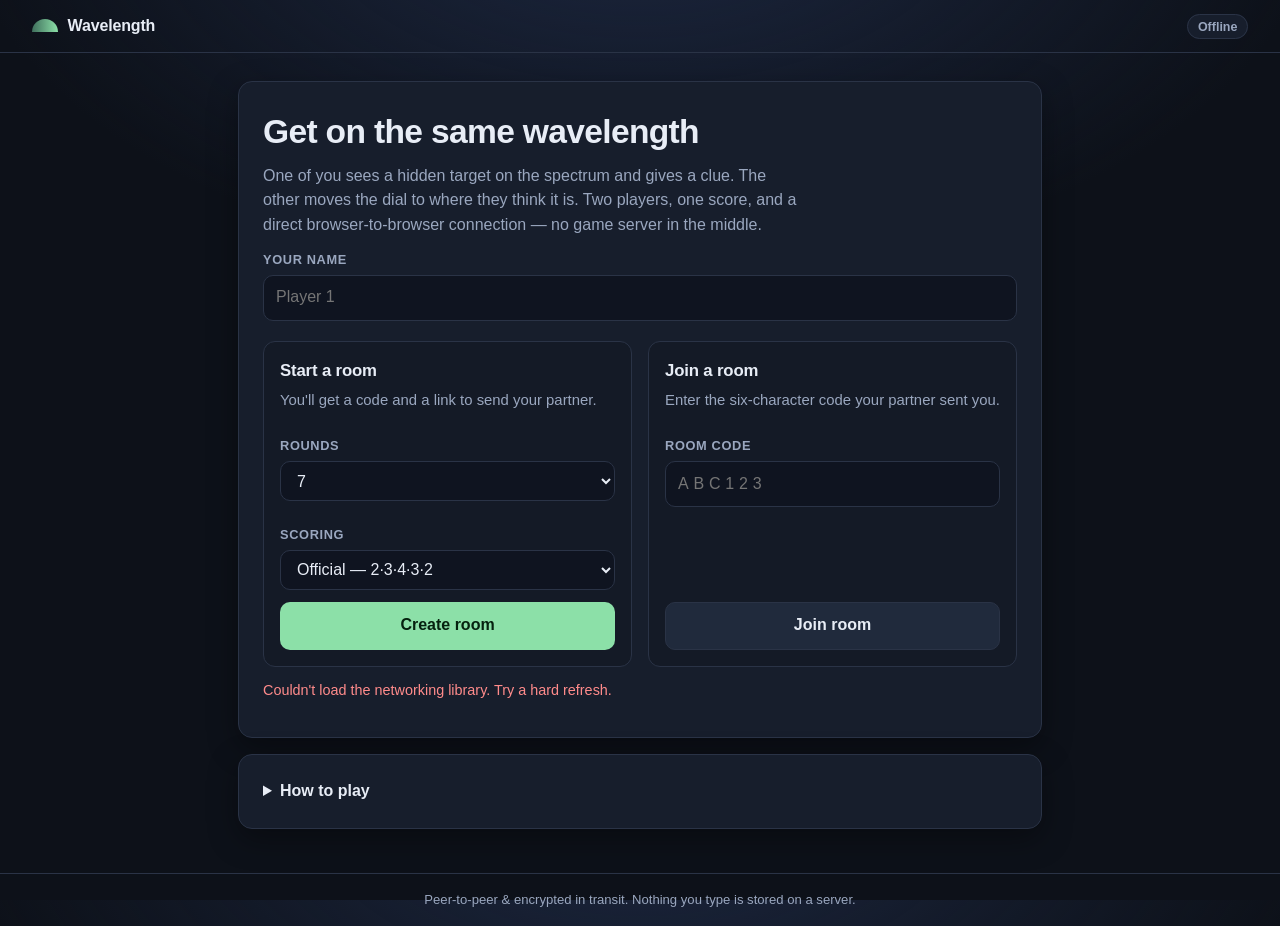
==== index.html @ dc014bdc "Wavelength: two-player online version of the party game A static, zero-build web app. Two browsers c" ====
<!DOCTYPE html>
<html lang="en">
<head>
<meta charset="utf-8">
<meta name="viewport" content="width=device-width, initial-scale=1, viewport-fit=cover">
<meta http-equiv="Content-Security-Policy" content="default-src 'self'; script-src 'self'; style-src 'self'; img-src 'self' data:; connect-src 'self' wss://0.peerjs.com https://0.peerjs.com; base-uri 'none'; form-action 'none'; frame-ancestors 'none'; object-src 'none'">
<meta name="referrer" content="no-referrer">
<meta name="color-scheme" content="dark">
<meta name="description" content="A two-player online version of the party game Wavelength. Read your partner's mind across a spectrum.">
<title>Wavelength — two-player online</title>
<link rel="stylesheet" href="assets/styles.css">
<link rel="icon" href="data:image/svg+xml,<svg xmlns='http://www.w3.org/2000/svg' viewBox='0 0 100 100'><rect width='100' height='100' rx='20' fill='%23141a26'/><path d='M12 68a38 38 0 0 1 76 0z' fill='%238ce0a8'/></svg>">
</head>
<body>

<a class="skip" href="#main">Skip to content</a>

<header class="topbar">
  <div class="brand">
    <span class="mark" aria-hidden="true"></span>
    <span>Wavelength</span>
  </div>
  <div class="topbar-right">
    <span id="connBadge" class="badge" data-kind="idle">Offline</span>
  </div>
</header>

<main id="main">

  <!-- ── Home ───────────────────────────────────────────── -->
  <section id="screen-home" class="screen active">
    <div class="card hero">
      <h1>Get on the same wavelength</h1>
      <p class="lede">
        One of you sees a hidden target on the spectrum and gives a clue.
        The other moves the dial to where they think it is. Two players, one score,
        and a direct browser-to-browser connection — no game server in the middle.
      </p>

      <div class="field">
        <label for="nameInput">Your name</label>
        <input id="nameInput" type="text" maxlength="18" placeholder="Player 1" autocomplete="nickname" spellcheck="false">
      </div>

      <div class="split">
        <div class="panel">
          <h2>Start a room</h2>
          <p class="muted">You'll get a code and a link to send your partner.</p>
          <div class="field">
            <label for="roundsInput">Rounds</label>
            <select id="roundsInput">
              <option value="5">5</option>
              <option value="7" selected>7</option>
              <option value="9">9</option>
              <option value="11">11</option>
            </select>
          </div>
          <div class="field">
            <label for="profileInput">Scoring</label>
            <select id="profileInput">
              <option value="official" selected>Official — 2·3·4·3·2</option>
              <option value="simple">Simple — 1·3·1</option>
            </select>
          </div>
          <button id="hostBtn" class="btn primary">Create room</button>
        </div>

        <div class="panel">
          <h2>Join a room</h2>
          <p class="muted">Enter the six-character code your partner sent you.</p>
          <div class="field">
            <label for="codeInput">Room code</label>
            <input id="codeInput" class="code-input" type="text" maxlength="6"
                   placeholder="ABC123" autocomplete="off" autocapitalize="characters"
                   spellcheck="false" inputmode="text">
          </div>
          <button id="joinBtn" class="btn">Join room</button>
        </div>
      </div>

      <p id="homeError" class="error" role="alert" hidden></p>
    </div>

    <details class="card how">
      <summary>How to play</summary>
      <ol>
        <li>Each round shows a <strong>spectrum</strong> — two opposite ideas, like <em>Cold ↔ Hot</em>.</li>
        <li>The <strong>Psychic</strong> lifts the screen and sees where the hidden target landed, then lowers it again.</li>
        <li>The Psychic types one <strong>clue</strong> that sits at that exact spot on the spectrum.</li>
        <li>The <strong>Guesser</strong> moves the dial to where they think the target is and locks it in.</li>
        <li>The screen swings open. You score together — the bullseye is worth the most.</li>
        <li>Roles swap each round. You're playing as a team against your own best score.</li>
      </ol>
    </details>
  </section>

  <!-- ── Lobby ──────────────────────────────────────────── -->
  <section id="screen-lobby" class="screen">
    <div class="card centered">
      <h1>Room ready</h1>
      <p class="muted">Send this to your partner. The game starts the moment they arrive.</p>

      <div class="codebox">
        <span id="roomCode" class="code">------</span>
        <button id="copyCodeBtn" class="btn small">Copy code</button>
      </div>

      <div class="linkbox">
        <input id="roomLink" type="text" readonly aria-label="Invite link">
        <button id="copyLinkBtn" class="btn small">Copy link</button>
      </div>

      <p id="lobbyStatus" class="status pending">Waiting for your partner…</p>
      <button id="leaveLobbyBtn" class="btn ghost small">Cancel</button>
    </div>
  </section>

  <!-- ── Game ───────────────────────────────────────────── -->
  <section id="screen-game" class="screen">
    <div class="scorebar">
      <div class="stat"><span class="stat-k">Round</span><span id="roundLabel" class="stat-v">1 / 7</span></div>
      <div class="stat"><span class="stat-k">Score</span><span id="scoreLabel" class="stat-v">0</span></div>
      <div class="stat"><span class="stat-k">You are</span><span id="roleLabel" class="stat-v">—</span></div>
    </div>

    <div class="dialwrap">
      <div class="spectrum-labels">
        <span id="leftLabel" class="sp-label left">—</span>
        <span id="rightLabel" class="sp-label right">—</span>
      </div>
      <svg id="dial" class="dial" aria-label="Wavelength dial"></svg>
    </div>

    <div id="phasePanel" class="card phase">
      <p id="phaseTitle" class="phase-title">Setting up…</p>
      <p id="phaseHint" class="phase-hint muted"></p>

      <div id="clueBox" class="phase-controls" hidden>
        <button id="peekBtn" class="btn">Lift the screen</button>
        <div class="field">
          <label for="clueInput">Your clue</label>
          <input id="clueInput" type="text" maxlength="80" placeholder="One word or phrase…" autocomplete="off">
        </div>
        <button id="sendClueBtn" class="btn primary">Send clue</button>
      </div>

      <div id="guessBox" class="phase-controls" hidden>
        <p class="clue-display">Clue: <strong id="clueText"></strong></p>
        <button id="lockBtn" class="btn primary">Lock in guess</button>
      </div>

      <div id="watchBox" class="phase-controls" hidden>
        <p class="clue-display">Your clue: <strong id="clueEcho"></strong></p>
      </div>

      <div id="revealBox" class="phase-controls" hidden>
        <p id="revealPoints" class="reveal-points"></p>
        <p id="revealDetail" class="muted"></p>
        <button id="nextBtn" class="btn primary">Next round</button>
      </div>
    </div>

    <p id="netStatus" class="status" role="status"></p>
  </section>

  <!-- ── Game over ──────────────────────────────────────── -->
  <section id="screen-over" class="screen">
    <div class="card centered">
      <h1>Final score</h1>
      <p id="finalScore" class="bigscore">0</p>
      <p id="finalOf" class="muted"></p>
      <p id="finalRating" class="rating"></p>
      <div class="row">
        <button id="playAgainBtn" class="btn primary">Play again</button>
        <button id="quitBtn" class="btn ghost">Leave</button>
      </div>
      <p id="overStatus" class="status"></p>
    </div>
  </section>

</main>

<footer class="foot">
  <span>Peer-to-peer &amp; encrypted in transit. Nothing you type is stored on a server.</span>
</footer>

<script src="vendor/peerjs.min.js"></script>
<script src="assets/spectrums.js"></script>
<script src="assets/game.js"></script>
<script src="assets/dial.js"></script>
<script src="assets/net.js"></script>
<script src="assets/app.js"></script>
</body>
</html>
---- assets/styles.css ----
:root {
  --bg: #0d1119;
  --bg-2: #141a26;
  --panel: #171e2c;
  --line: #2a3346;
  --text: #e8edf6;
  --muted: #9aa7bf;
  --accent: #8ce0a8;
  --accent-2: #ffd166;
  --danger: #ff8b8b;
  --radius: 14px;
  --shadow: 0 10px 30px rgba(0, 0, 0, .35);
}

* { box-sizing: border-box; }

/* Class-based display rules below would otherwise outrank the UA's
   [hidden] { display: none }, leaving hidden panels on screen. */
[hidden] { display: none !important; }

html, body { height: 100%; }

body {
  margin: 0;
  background:
    radial-gradient(1100px 620px at 50% -12%, #1c2740 0%, transparent 62%),
    var(--bg);
  color: var(--text);
  font: 16px/1.55 -apple-system, BlinkMacSystemFont, "Segoe UI", Roboto,
        "Helvetica Neue", Arial, sans-serif;
  display: flex;
  flex-direction: column;
  -webkit-font-smoothing: antialiased;
}

h1 { font-size: clamp(1.5rem, 3.4vw, 2.1rem); margin: 0 0 .5rem; letter-spacing: -.02em; }
h2 { font-size: 1.05rem; margin: 0 0 .35rem; letter-spacing: -.01em; }
p { margin: 0 0 .75rem; }
.muted { color: var(--muted); font-size: .93rem; }
.lede { color: var(--muted); max-width: 60ch; }

.skip {
  position: absolute; left: -9999px; top: 0; background: var(--accent);
  color: #06210f; padding: .6rem 1rem; z-index: 50; border-radius: 0 0 8px 0;
}
.skip:focus { left: 0; }

/* ── Chrome ─────────────────────────────────────────── */
.topbar {
  display: flex; align-items: center; justify-content: space-between;
  gap: 1rem; padding: .85rem clamp(1rem, 4vw, 2rem);
  border-bottom: 1px solid var(--line);
}
.brand { display: flex; align-items: center; gap: .6rem; font-weight: 650; letter-spacing: -.01em; }
.mark {
  width: 26px; height: 13px; border-radius: 26px 26px 0 0;
  background: linear-gradient(90deg, #3f6f5c, var(--accent));
  display: inline-block;
}
.badge {
  font-size: .78rem; font-weight: 600; padding: .3rem .6rem; border-radius: 999px;
  border: 1px solid var(--line); color: var(--muted); background: var(--panel);
  white-space: nowrap;
}
.badge[data-kind="ok"] { color: var(--accent); border-color: #2f5c45; background: #14261d; }
.badge[data-kind="pending"] { color: var(--accent-2); border-color: #5c4c2a; background: #241f13; }
.badge[data-kind="warn"] { color: var(--danger); border-color: #5c2f2f; background: #261414; }

main {
  flex: 1; width: 100%; max-width: 860px; margin: 0 auto;
  padding: clamp(1rem, 3vw, 1.75rem);
}

.foot {
  padding: 1rem clamp(1rem, 4vw, 2rem); border-top: 1px solid var(--line);
  color: var(--muted); font-size: .82rem; text-align: center;
}

/* ── Screens ────────────────────────────────────────── */
.screen { display: none; }
.screen.active { display: block; animation: fade .25s ease; }
@keyframes fade { from { opacity: 0; transform: translateY(6px); } to { opacity: 1; transform: none; } }

.card {
  background: var(--panel); border: 1px solid var(--line);
  border-radius: var(--radius); padding: clamp(1rem, 3vw, 1.5rem);
  box-shadow: var(--shadow); margin-bottom: 1rem;
}
.card.centered { text-align: center; }
.hero h1 { margin-bottom: .35rem; }

.split { display: grid; grid-template-columns: 1fr 1fr; gap: 1rem; margin-top: 1.25rem; }
@media (max-width: 640px) { .split { grid-template-columns: 1fr; } }

.panel {
  background: var(--bg-2); border: 1px solid var(--line);
  border-radius: 12px; padding: 1rem;
  display: flex; flex-direction: column;
}
.panel .btn { margin-top: auto; }

/* ── Form controls ──────────────────────────────────── */
.field { margin: .75rem 0; text-align: left; }
.field label {
  display: block; font-size: .8rem; font-weight: 600; color: var(--muted);
  margin-bottom: .3rem; text-transform: uppercase; letter-spacing: .05em;
}
input[type="text"], select {
  width: 100%; padding: .6rem .75rem; font: inherit; color: var(--text);
  background: #0f1420; border: 1px solid var(--line); border-radius: 10px;
}
input[type="text"]:focus, select:focus, .btn:focus-visible, .dial:focus-visible {
  outline: 2px solid var(--accent); outline-offset: 2px;
}
input[readonly] { color: var(--muted); }
.code-input {
  text-transform: uppercase; letter-spacing: .3em; font-weight: 700;
  font-family: ui-monospace, SFMono-Regular, Menlo, monospace;
}

.btn {
  appearance: none; border: 1px solid var(--line); background: #202a3c;
  color: var(--text); font: inherit; font-weight: 600; cursor: pointer;
  padding: .65rem 1.1rem; border-radius: 10px; width: 100%;
  transition: background .15s ease, transform .05s ease, opacity .15s ease;
}
.btn:hover:not(:disabled) { background: #27334a; }
.btn:active:not(:disabled) { transform: translateY(1px); }
.btn:disabled { opacity: .45; cursor: not-allowed; }
.btn.primary { background: var(--accent); color: #06210f; border-color: transparent; }
.btn.primary:hover:not(:disabled) { background: #a2eab9; }
.btn.ghost { background: transparent; }
.btn.small { width: auto; padding: .45rem .8rem; font-size: .88rem; }

.row { display: flex; gap: .6rem; justify-content: center; margin-top: 1rem; flex-wrap: wrap; }
.row .btn { width: auto; }

.error { color: var(--danger); font-size: .9rem; margin-top: .75rem; }
.status { font-size: .88rem; color: var(--muted); text-align: center; margin: .75rem 0 0; min-height: 1.3em; }
.status.pending { color: var(--accent-2); }
.status.ok { color: var(--accent); }
.status.warn { color: var(--danger); }

/* ── Lobby ──────────────────────────────────────────── */
.codebox { display: flex; align-items: center; justify-content: center; gap: .75rem; margin: 1.25rem 0 .75rem; flex-wrap: wrap; }
.code {
  font-family: ui-monospace, SFMono-Regular, Menlo, monospace;
  font-size: clamp(1.8rem, 7vw, 2.6rem); font-weight: 700; letter-spacing: .22em;
  color: var(--accent); background: #0f1420; border: 1px dashed #2f5c45;
  padding: .4rem 1rem .4rem 1.2rem; border-radius: 12px;
}
.linkbox { display: flex; gap: .5rem; margin-bottom: 1rem; }
.linkbox input { font-size: .85rem; }

/* ── Scorebar ───────────────────────────────────────── */
.scorebar {
  display: grid; grid-template-columns: repeat(3, 1fr); gap: .5rem;
  background: var(--panel); border: 1px solid var(--line);
  border-radius: var(--radius); padding: .75rem; margin-bottom: 1rem;
}
.stat { text-align: center; display: flex; flex-direction: column; gap: .15rem; min-width: 0; }
.stat-k { font-size: .7rem; text-transform: uppercase; letter-spacing: .08em; color: var(--muted); }
.stat-v { font-weight: 700; font-size: 1.05rem; overflow: hidden; text-overflow: ellipsis; white-space: nowrap; }

/* ── Dial ───────────────────────────────────────────── */
.dialwrap { margin: 0 auto 1rem; max-width: 560px; }
.spectrum-labels {
  display: flex; justify-content: space-between; gap: 1rem;
  margin-bottom: .4rem; font-weight: 650;
}
.sp-label { font-size: clamp(.9rem, 2.6vw, 1.15rem); max-width: 45%; }
.sp-label.left { text-align: left; }
.sp-label.right { text-align: right; }

.dial { display: block; width: 100%; height: auto; touch-action: none; }
.dial.interactive { cursor: grab; }
.dial.interactive:active { cursor: grabbing; }

.cover {
  transform-box: view-box; transform-origin: 310px 310px;
  transition: transform .85s cubic-bezier(.65, .02, .28, 1);
}
.coverText {
  fill: #6d7c9c; font-size: 26px; font-weight: 700; letter-spacing: .35em;
  transition: opacity .3s ease .1s; pointer-events: none;
  font-family: ui-monospace, SFMono-Regular, Menlo, monospace;
}
.needle {
  transform-box: view-box; transform-origin: 310px 310px;
  transition: transform .12s linear;
  filter: drop-shadow(0 0 6px rgba(255, 209, 102, .45));
}
/* Wedges are only ~5° wide, so labels have to stay small to fit inside one. */
.bandLabel { fill: #06210f; font-size: 14px; font-weight: 800; pointer-events: none; }

/* ── Phase panel ────────────────────────────────────── */
.phase-title { font-size: 1.15rem; font-weight: 650; margin-bottom: .25rem; }
.phase-hint { margin-bottom: 0; }
.phase-controls { margin-top: 1rem; display: flex; flex-direction: column; gap: .6rem; }
.phase-controls .field { margin: 0; }
.clue-display { font-size: 1.05rem; margin: 0; }
.clue-display strong { color: var(--accent-2); }
.reveal-points { font-size: 1.35rem; font-weight: 700; margin: 0; color: var(--accent); }

.bigscore { font-size: clamp(3rem, 12vw, 4.5rem); font-weight: 800; color: var(--accent); margin: .5rem 0 0; line-height: 1; }
.rating { font-size: 1.1rem; font-weight: 600; margin-top: .75rem; }

/* ── How to play ────────────────────────────────────── */
.how summary { cursor: pointer; font-weight: 650; }
.how ol { margin: .75rem 0 0; padding-left: 1.25rem; color: var(--muted); }
.how li { margin-bottom: .4rem; }

@media (prefers-reduced-motion: reduce) {
  *, .cover, .needle, .screen.active { transition: none !important; animation: none !important; }
}
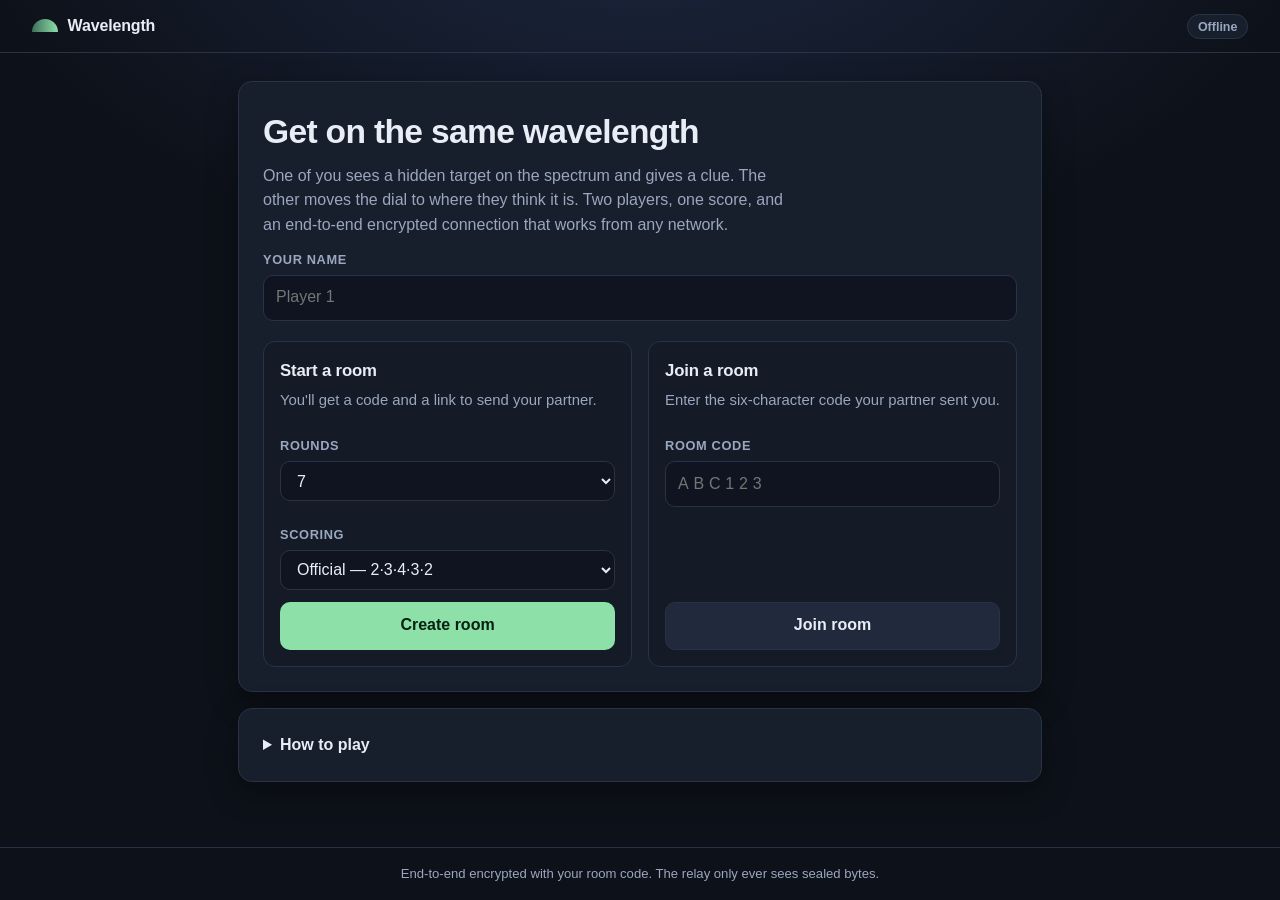
==== commit 6eff02f3: "Replace WebRTC with encrypted relay transport so rooms actually connect Players on different network" ====
--- a/index.html
+++ b/index.html
@@ -3,7 +3,7 @@
 <head>
 <meta charset="utf-8">
 <meta name="viewport" content="width=device-width, initial-scale=1, viewport-fit=cover">
-<meta http-equiv="Content-Security-Policy" content="default-src 'self'; script-src 'self'; style-src 'self'; img-src 'self' data:; connect-src 'self' wss://0.peerjs.com https://0.peerjs.com; base-uri 'none'; form-action 'none'; frame-ancestors 'none'; object-src 'none'">
+<meta http-equiv="Content-Security-Policy" content="default-src 'self'; script-src 'self'; style-src 'self'; img-src 'self' data:; connect-src 'self' wss://broker.emqx.io:8084 wss://broker.hivemq.com:8884 wss://test.mosquitto.org:8081; base-uri 'none'; form-action 'none'; frame-ancestors 'none'; object-src 'none'">
 <meta name="referrer" content="no-referrer">
 <meta name="color-scheme" content="dark">
 <meta name="description" content="A two-player online version of the party game Wavelength. Read your partner's mind across a spectrum.">
@@ -34,7 +34,7 @@
       <p class="lede">
         One of you sees a hidden target on the spectrum and gives a clue.
         The other moves the dial to where they think it is. Two players, one score,
-        and a direct browser-to-browser connection — no game server in the middle.
+        and an end-to-end encrypted connection that works from any network.
       </p>
 
       <div class="field">
@@ -181,10 +181,10 @@
 </main>
 
 <footer class="foot">
-  <span>Peer-to-peer &amp; encrypted in transit. Nothing you type is stored on a server.</span>
+  <span>End-to-end encrypted with your room code. The relay only ever sees sealed bytes.</span>
 </footer>
 
-<script src="vendor/peerjs.min.js"></script>
+<script src="assets/mqtt.js"></script>
 <script src="assets/spectrums.js"></script>
 <script src="assets/game.js"></script>
 <script src="assets/dial.js"></script>
